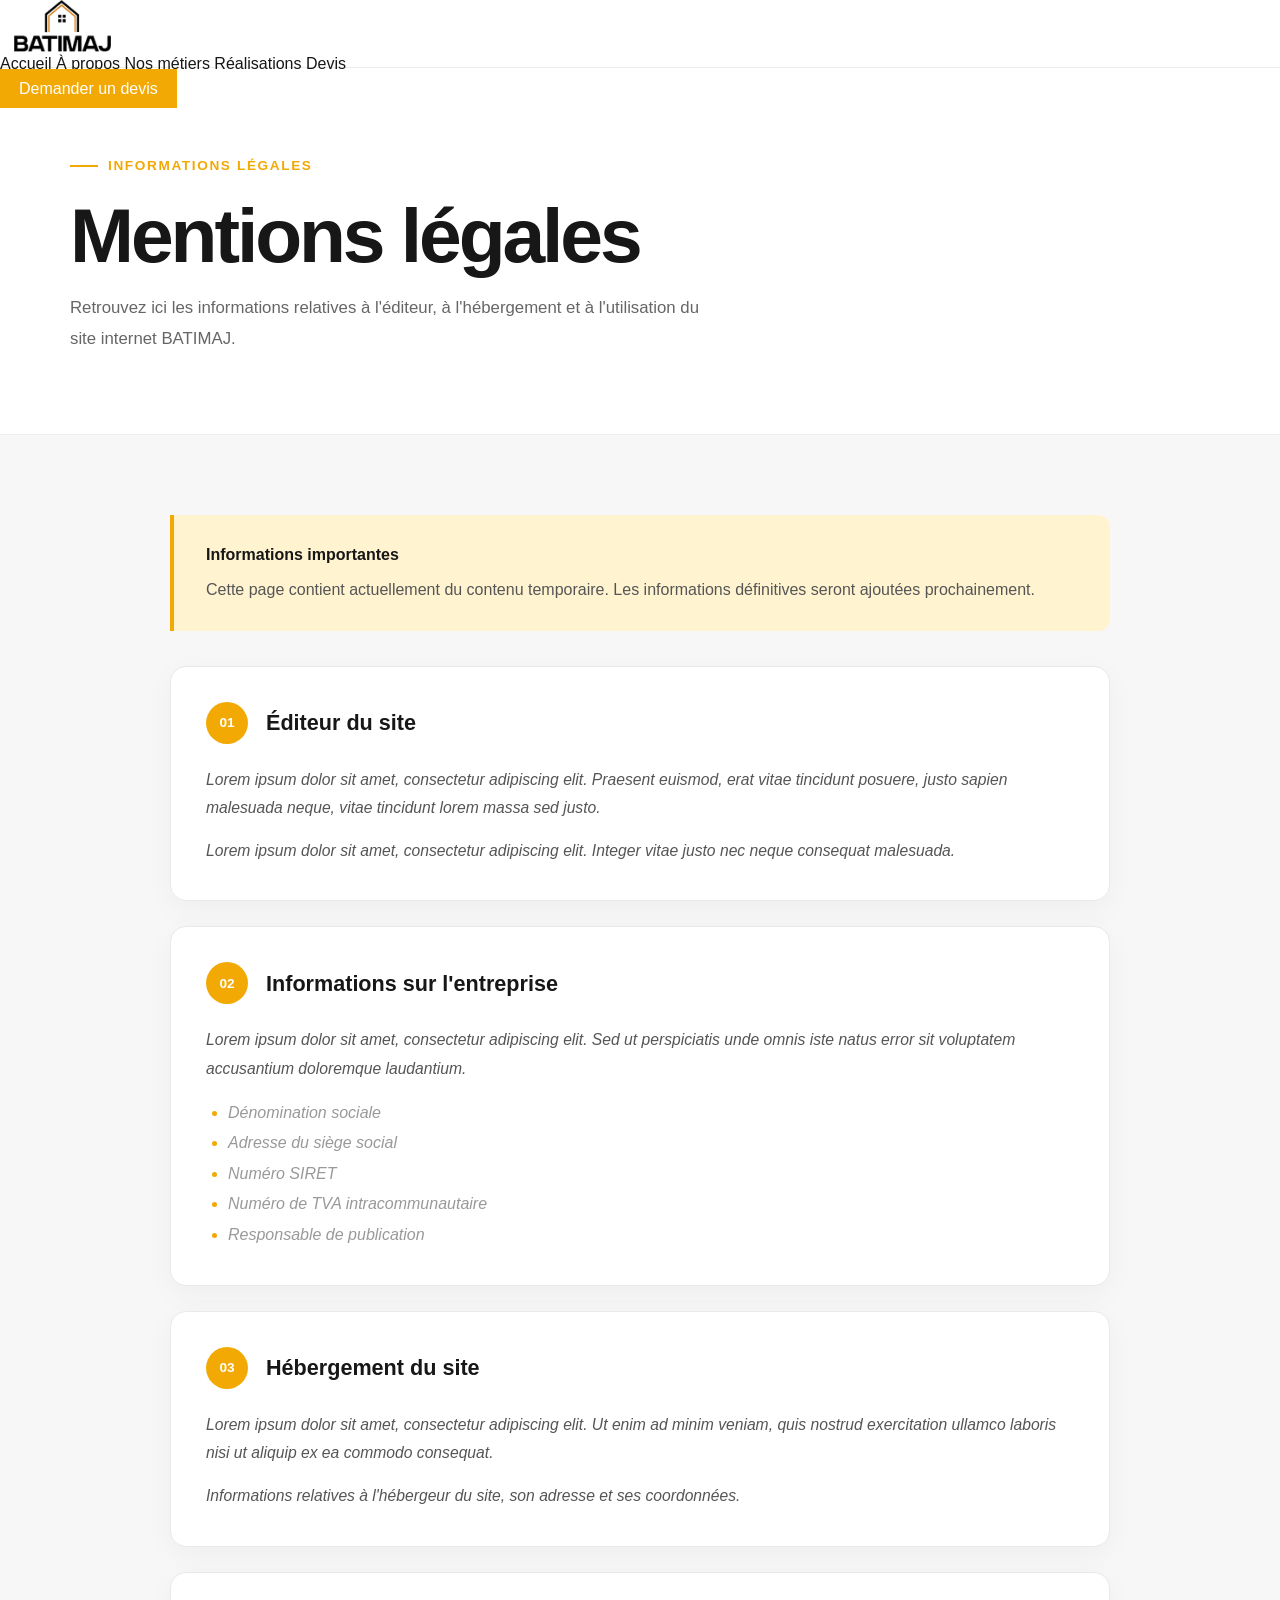
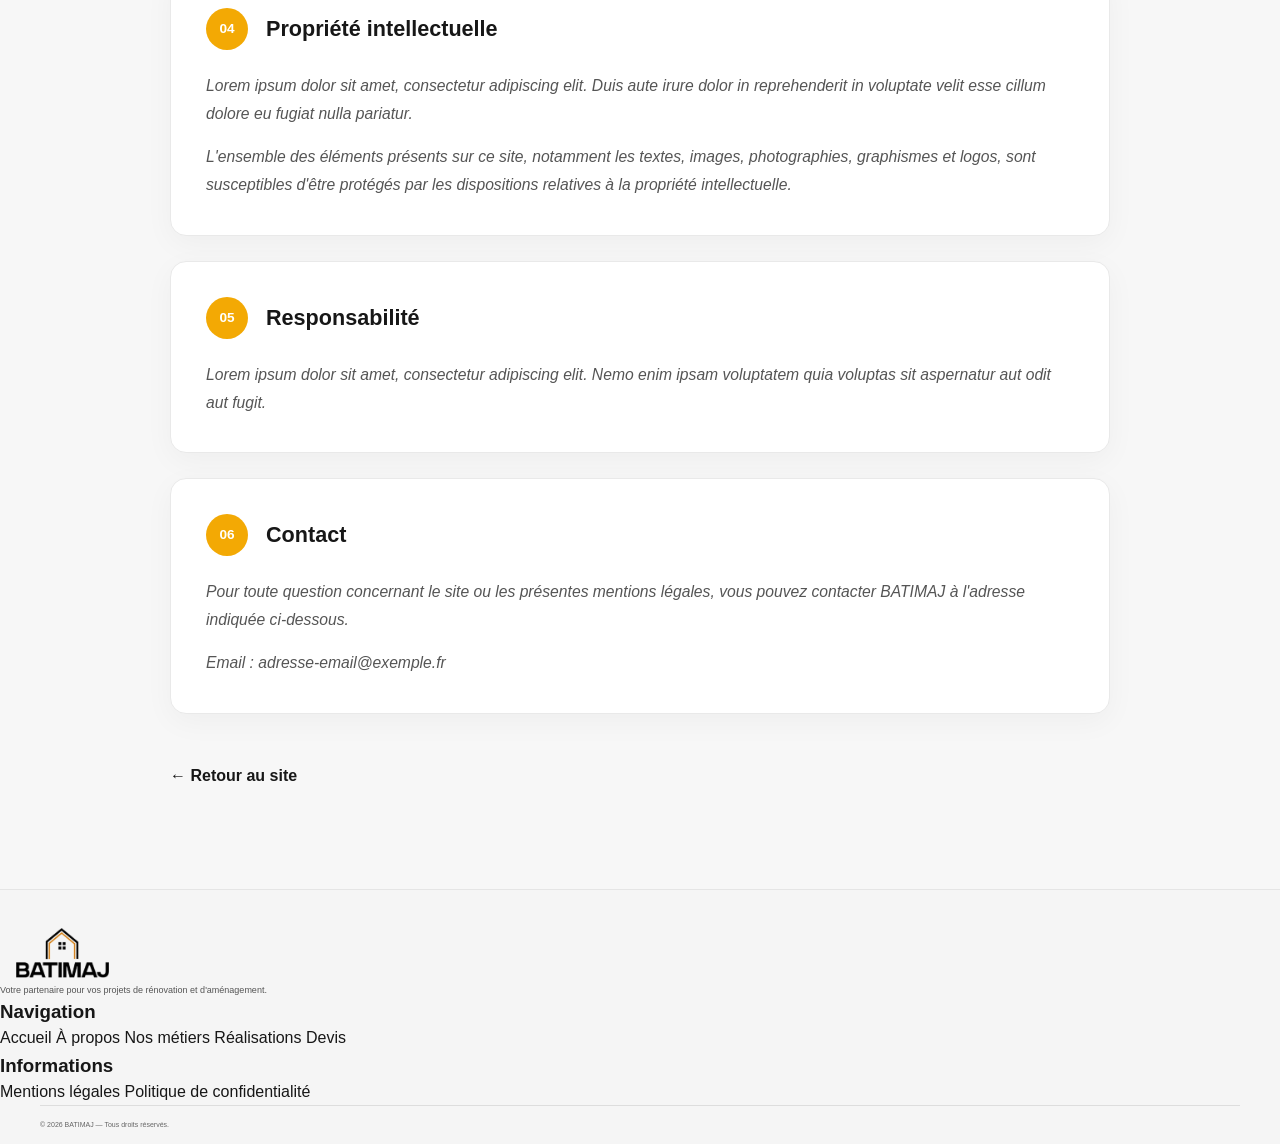
==== mentions-legales.html @ df4fa8ae "ajout de mentions legales" ====
<!DOCTYPE html>
<html lang="fr">
<head>
    <meta charset="UTF-8">
    <meta name="viewport" content="width=device-width, initial-scale=1.0">
    <meta name="color-scheme" content="light">

    <title>Mentions légales — BATIMAJ</title>

    <link rel="icon" type="image/png" href="images/logo.png">
    <link rel="stylesheet" href="css/style.css">

    <style>
        /* =========================
           PAGE JURIDIQUE
        ========================= */

        .legal-page {
            background: #f7f7f7;
            min-height: 100vh;
        }

        .legal-hero {
            padding: 150px 0 80px;
            background: #fff;
            border-bottom: 1px solid #eeeeee;
        }

        .legal-hero-inner {
            max-width: 1200px;
            margin: 0 auto;
            padding: 0 30px;
        }

        .legal-label {
            display: inline-flex;
            align-items: center;
            gap: 10px;
            margin-bottom: 20px;
            color: #F3A904;
            font-size: 0.85rem;
            font-weight: 700;
            letter-spacing: 0.12em;
            text-transform: uppercase;
        }

        .legal-label::before {
            content: "";
            width: 28px;
            height: 2px;
            background: #F3A904;
        }

        .legal-hero h1 {
            margin: 0 0 20px;
            color: #171717;
            font-size: clamp(2.8rem, 6vw, 5rem);
            line-height: 1;
            letter-spacing: -0.04em;
        }

        .legal-hero p {
            max-width: 650px;
            margin: 0;
            color: #666;
            font-size: 1.05rem;
            line-height: 1.8;
        }

        .legal-content {
            max-width: 1000px;
            margin: 0 auto;
            padding: 80px 30px 100px;
        }

        .legal-intro {
            margin-bottom: 35px;
            padding: 28px 32px;
            background: #FFF3D0;
            border-left: 4px solid #F3A904;
            border-radius: 0 12px 12px 0;
        }

        .legal-intro strong {
            display: block;
            margin-bottom: 8px;
            color: #171717;
            font-size: 1rem;
        }

        .legal-intro p {
            margin: 0;
            color: #555;
            line-height: 1.7;
        }

        .legal-section {
            margin-bottom: 25px;
            padding: 35px;
            background: #fff;
            border: 1px solid #e9e9e9;
            border-radius: 16px;
            box-shadow: 0 8px 30px rgba(0, 0, 0, 0.04);
        }

        .legal-section-header {
            display: flex;
            align-items: center;
            gap: 18px;
            margin-bottom: 22px;
        }

        .legal-number {
            display: flex;
            align-items: center;
            justify-content: center;
            flex-shrink: 0;
            width: 42px;
            height: 42px;
            border-radius: 50%;
            background: #F3A904;
            color: #fff;
            font-size: 0.85rem;
            font-weight: 800;
        }

        .legal-section h2 {
            margin: 0;
            color: #171717;
            font-size: 1.35rem;
        }

        .legal-section p {
            margin: 0 0 15px;
            color: #555;
            font-size: 0.98rem;
            line-height: 1.8;
        }

        .legal-section p:last-child {
            margin-bottom: 0;
        }

        .legal-section ul {
            margin: 15px 0 0;
            padding-left: 22px;
            color: #555;
            line-height: 1.9;
        }

        .legal-section li::marker {
            color: #F3A904;
        }

        .legal-placeholder {
            color: #999;
            font-style: italic;
        }

        .legal-back {
            display: inline-flex;
            align-items: center;
            gap: 10px;
            margin-top: 25px;
            color: #171717;
            font-weight: 700;
            text-decoration: none;
            transition: color 0.2s ease;
        }

        .legal-back:hover {
            color: #F3A904;
        }

        @media (max-width: 700px) {
            .legal-hero {
                padding: 125px 0 60px;
            }

            .legal-hero-inner,
            .legal-content {
                padding-left: 20px;
                padding-right: 20px;
            }

            .legal-section {
                padding: 25px 22px;
            }

            .legal-section-header {
                align-items: flex-start;
            }

            .legal-intro {
                padding: 22px;
            }
        }
    </style>
</head>

<body>

    <!-- =========================
         HEADER
    ========================== -->
    <header class="header">
        <div class="container nav-container">

            <a href="index.html" class="logo">
                <img src="images/logo.png" alt="BATIMAJ">
            </a>

            <nav class="nav">
                <a href="index.html#accueil">Accueil</a>
                <a href="index.html#a-propos">À propos</a>
                <a href="index.html#metiers">Nos métiers</a>
                <a href="index.html#realisations">Réalisations</a>
                <a href="index.html#devis">Devis</a>
            </nav>

            <a href="index.html#devis" class="nav-devis">
                Demander un devis
            </a>

        </div>
    </header>


    <!-- =========================
         CONTENU
    ========================== -->
    <main class="legal-page">

        <section class="legal-hero">
            <div class="legal-hero-inner">

                <div class="legal-label">
                    Informations légales
                </div>

                <h1>Mentions légales</h1>

                <p>
                    Retrouvez ici les informations relatives à l'éditeur,
                    à l'hébergement et à l'utilisation du site internet BATIMAJ.
                </p>

            </div>
        </section>


        <section class="legal-content">

            <div class="legal-intro">
                <strong>Informations importantes</strong>

                <p>
                    Cette page contient actuellement du contenu temporaire.
                    Les informations définitives seront ajoutées prochainement.
                </p>
            </div>


            <!-- 01 -->
            <article class="legal-section">

                <div class="legal-section-header">
                    <span class="legal-number">01</span>
                    <h2>Éditeur du site</h2>
                </div>

                <p class="legal-placeholder">
                    Lorem ipsum dolor sit amet, consectetur adipiscing elit.
                    Praesent euismod, erat vitae tincidunt posuere, justo
                    sapien malesuada neque, vitae tincidunt lorem massa sed
                    justo.
                </p>

                <p class="legal-placeholder">
                    Lorem ipsum dolor sit amet, consectetur adipiscing elit.
                    Integer vitae justo nec neque consequat malesuada.
                </p>

            </article>


            <!-- 02 -->
            <article class="legal-section">

                <div class="legal-section-header">
                    <span class="legal-number">02</span>
                    <h2>Informations sur l'entreprise</h2>
                </div>

                <p class="legal-placeholder">
                    Lorem ipsum dolor sit amet, consectetur adipiscing elit.
                    Sed ut perspiciatis unde omnis iste natus error sit
                    voluptatem accusantium doloremque laudantium.
                </p>

                <ul>
                    <li class="legal-placeholder">Dénomination sociale</li>
                    <li class="legal-placeholder">Adresse du siège social</li>
                    <li class="legal-placeholder">Numéro SIRET</li>
                    <li class="legal-placeholder">Numéro de TVA intracommunautaire</li>
                    <li class="legal-placeholder">Responsable de publication</li>
                </ul>

            </article>


            <!-- 03 -->
            <article class="legal-section">

                <div class="legal-section-header">
                    <span class="legal-number">03</span>
                    <h2>Hébergement du site</h2>
                </div>

                <p class="legal-placeholder">
                    Lorem ipsum dolor sit amet, consectetur adipiscing elit.
                    Ut enim ad minim veniam, quis nostrud exercitation
                    ullamco laboris nisi ut aliquip ex ea commodo consequat.
                </p>

                <p class="legal-placeholder">
                    Informations relatives à l'hébergeur du site,
                    son adresse et ses coordonnées.
                </p>

            </article>


            <!-- 04 -->
            <article class="legal-section">

                <div class="legal-section-header">
                    <span class="legal-number">04</span>
                    <h2>Propriété intellectuelle</h2>
                </div>

                <p class="legal-placeholder">
                    Lorem ipsum dolor sit amet, consectetur adipiscing elit.
                    Duis aute irure dolor in reprehenderit in voluptate velit
                    esse cillum dolore eu fugiat nulla pariatur.
                </p>

                <p class="legal-placeholder">
                    L'ensemble des éléments présents sur ce site,
                    notamment les textes, images, photographies, graphismes
                    et logos, sont susceptibles d'être protégés par les
                    dispositions relatives à la propriété intellectuelle.
                </p>

            </article>


            <!-- 05 -->
            <article class="legal-section">

                <div class="legal-section-header">
                    <span class="legal-number">05</span>
                    <h2>Responsabilité</h2>
                </div>

                <p class="legal-placeholder">
                    Lorem ipsum dolor sit amet, consectetur adipiscing elit.
                    Nemo enim ipsam voluptatem quia voluptas sit aspernatur
                    aut odit aut fugit.
                </p>

            </article>


            <!-- 06 -->
            <article class="legal-section">

                <div class="legal-section-header">
                    <span class="legal-number">06</span>
                    <h2>Contact</h2>
                </div>

                <p class="legal-placeholder">
                    Pour toute question concernant le site ou les présentes
                    mentions légales, vous pouvez contacter BATIMAJ à
                    l'adresse indiquée ci-dessous.
                </p>

                <p class="legal-placeholder">
                    Email : adresse-email@exemple.fr
                </p>

            </article>


            <a href="index.html" class="legal-back">
                ← Retour au site
            </a>

        </section>

    </main>


    <!-- =========================
         FOOTER
    ========================== -->
    <footer class="footer">

        <div class="container">

            <div class="footer-content">

                <div class="footer-brand">
                    <a href="index.html" class="logo">
                        <img src="images/logo.png" alt="BATIMAJ">
                    </a>

                    <p>
                        Votre partenaire pour vos projets de rénovation
                        et d'aménagement.
                    </p>
                </div>

                <div class="footer-links">
                    <h3>Navigation</h3>

                    <a href="index.html#accueil">Accueil</a>
                    <a href="index.html#a-propos">À propos</a>
                    <a href="index.html#metiers">Nos métiers</a>
                    <a href="index.html#realisations">Réalisations</a>
                    <a href="index.html#devis">Devis</a>
                </div>

                <div class="footer-links">
                    <h3>Informations</h3>

                    <a href="mentions-legales.html">
                        Mentions légales
                    </a>

                    <a href="politique-confidentialite.html">
                        Politique de confidentialité
                    </a>
                </div>

            </div>

            <div class="footer-bottom">
                <p>
                    © 2026 BATIMAJ — Tous droits réservés.
                </p>
            </div>

        </div>

    </footer>

</body>
</html>
---- css/style.css ----
/* =========================================================
   BATIMAJ — Mise à jour maquette
   Palette orange : #F3A904
   ========================================================= */

:root {
    --orange: #F3A904;
    --orange-light: #FFF3D0;
    --orange-dark: #D99400;
    --black: #171717;
    --dark: #222222;
    --white: #FFFFFF;
    --light-gray: #F5F5F5;
    --gray: #E2E2E2;
    --text: #222222;
    --text-light: #6B6B6B;
    --transition: .3s ease;
}

* { margin: 0; padding: 0; box-sizing: border-box; }

html {
    scroll-behavior: smooth;
    scroll-padding-top: 78px;
}

body {
    font-family: Arial, Helvetica, sans-serif;
    color: var(--text);
    background: var(--white);
    line-height: 1.55;
}

img { display: block; width: 100%; }
a { color: inherit; text-decoration: none; }
button, input, textarea, select { font: inherit; }

.header {
    position: fixed;
    inset: 0 0 auto;
    height: 68px;
    z-index: 1000;
    background: rgba(255,255,255,.92);
    backdrop-filter: blur(12px);
    -webkit-backdrop-filter: blur(12px);
    border-bottom: 1px solid rgba(0,0,0,.08);
}

.navbar {
    width: min(1200px, 94%);
    height: 100%;
    margin: auto;
    display: flex;
    align-items: center;
    justify-content: space-between;
}

.logo { width: 125px; height: 52px; display: flex; align-items: center; }
.logo img { height: 100%; object-fit: contain; }

.nav-links {
    list-style: none;
    display: flex;
    align-items: center;
    gap: 30px;
}

.nav-links a {
    position: relative;
    color: #333;
    font-size: 11px;
    font-weight: 600;
    transition: var(--transition);
}

.nav-links a:hover { color: var(--orange-dark); }

.nav-links > li > a:not(.nav-devis)::after {
    content: "";
    position: absolute;
    left: 0;
    bottom: -8px;
    width: 0;
    height: 2px;
    background: var(--orange);
    transition: var(--transition);
}

.nav-links > li > a:not(.nav-devis):hover::after { width: 100%; }

.nav-devis {
    padding: 10px 18px;
    background: var(--orange);
    color: #fff !important;
    border: 1px solid var(--orange);
}

.nav-devis:hover {
    background: var(--orange-dark);
    border-color: var(--orange-dark);
}

.section { padding: 78px 0; }
.section-container { width: min(1200px, 94%); margin: auto; }

.section-label {
    margin-bottom: 7px;
    color: var(--orange);
    font-size: 8px;
    font-weight: 800;
    letter-spacing: 2px;
}

.section-heading h2,
.services-heading h2,
.projects-heading h2,
.testimonials h2 {
    max-width: 650px;
    color: var(--black);
    font-size: clamp(30px, 4vw, 48px);
    line-height: 1.02;
    font-weight: 700;
}

.section-heading h2 span,
.services-heading h2 span,
.projects-heading h2 span,
.testimonials h2 span { color: var(--orange); }

.btn {
    display: inline-flex;
    align-items: center;
    justify-content: center;
    gap: 18px;
    padding: 12px 18px;
    border: 1px solid transparent;
    cursor: pointer;
    font-size: 11px;
    font-weight: 700;
    transition: var(--transition);
}

.btn span { transition: transform var(--transition); }
.btn:hover span { transform: translateX(4px); }

.btn-primary { background: var(--orange); color: #fff; }
.btn-primary:hover { background: var(--orange-dark); }
.btn-outline { border-color: var(--orange); color: var(--text); background: #fff; }
.btn-outline:hover { background: var(--orange); color: #fff; }
.btn-small { padding: 10px 15px; font-size: 10px; }

/* ==================== HERO ==================== */

.hero {
    position: relative;
    min-height: 650px;
    overflow: hidden;
    background: #eee;
    display: flex;
    align-items: center;
}

.hero-content {
    position: relative;
    z-index: 4;
    width: min(610px, 52%);
    margin-left: max(3%, calc((100vw - 1200px) / 2));
    padding: 110px 0 65px;
    color: var(--black);
}

.hero-subtitle {
    margin-bottom: 15px;
    color: var(--orange-dark);
    font-size: 8px;
    font-weight: 800;
    letter-spacing: 2px;
}

.hero h1 {
    margin-bottom: 17px;
    font-size: clamp(38px, 5vw, 65px);
    line-height: .96;
    font-weight: 700;
    letter-spacing: -2px;
}

.hero h1 span { color: var(--orange); }

.hero-description {
    max-width: 430px;
    margin-bottom: 20px;
    color: #555;
    font-size: 12px;
    line-height: 1.55;
}

.hero-benefits {
    display: flex;
    gap: 20px;
    margin: 0 0 23px;
}

.hero-benefit {
    display: flex;
    align-items: center;
    gap: 7px;
    color: #333;
    font-size: 9px;
    line-height: 1.3;
}

.hero-benefit-icon {
    width: 24px;
    height: 24px;
    border: 1px solid var(--orange);
    border-radius: 50%;
    display: grid;
    place-items: center;
    color: var(--orange-dark);
    font-size: 11px;
}

.hero-actions { display: flex; gap: 10px; flex-wrap: wrap; }

.hero-image {
    position: absolute;
    inset: 0 0 0 31%;
    overflow: hidden;
}

.hero-image img { width: 100%; height: 100%; object-fit: cover; }

.hero-image-overlay {
    position: absolute;
    inset: 0;
    background: linear-gradient(90deg, rgba(255,255,255,.9) 0%, rgba(255,255,255,.25) 32%, rgba(0,0,0,.05) 70%);
}

.hero-image-caption {
    position: absolute;
    right: 18%;
    bottom: 65px;
    color: #fff;
    font-family: Georgia, serif;
    font-style: italic;
    font-size: 17px;
    line-height: 1.05;
    transform: rotate(-3deg);
    text-shadow: 0 2px 8px rgba(0,0,0,.35);
}

.hero-stats {
    position: absolute;
    right: max(2.5%, calc((100vw - 1200px) / 2));
    top: 50%;
    z-index: 6;
    width: 150px;
    transform: translateY(-20%);
    background: rgba(255,255,255,.96);
    box-shadow: 0 8px 28px rgba(0,0,0,.12);
    padding: 15px 13px;
}

.hero-stat {
    display: grid;
    grid-template-columns: 23px 1fr;
    column-gap: 6px;
    padding: 9px 0;
    border-bottom: 1px solid #eee;
}

.hero-stat:last-child { border-bottom: 0; }
.hero-stat-icon { color: var(--orange-dark); grid-row: span 2; font-size: 12px; }
.hero-stat strong { font-size: 11px; color: #222; }
.hero-stat small { color: #777; font-size: 7px; }

/* ==================== ABOUT ==================== */

.about { background: #fff; }

.about-top {
    display: grid;
    grid-template-columns: 1.05fr .95fr;
    gap: 70px;
    align-items: end;
    margin-bottom: 28px;
}

.about-copy { max-width: 520px; color: var(--text-light); font-size: 11px; }
.about-copy p { margin-bottom: 10px; }
.about-copy .large-text { color: #333; font-size: 13px; line-height: 1.5; }

.about-feature { position: relative; }
.about-image { height: 320px; overflow: hidden; }
.about-image img { height: 100%; object-fit: cover; }

.about-company-card {
    position: absolute;
    right: 15px;
    bottom: 15px;
    width: 160px;
    padding: 13px;
    background: rgba(255,255,255,.96);
    box-shadow: 0 6px 20px rgba(0,0,0,.13);
    display: flex;
    flex-direction: column;
    gap: 4px;
    font-size: 8px;
}
.about-company-card .mini-label { color: var(--orange); font-size: 8px; font-weight: 800; }
.about-company-card strong { font-size: 10px; }
.about-company-card span { color: #777; }

.about-values {
    display: grid;
    grid-template-columns: repeat(4, 1fr);
    gap: 0;
    border-top: 1px solid var(--gray);
    margin-top: 18px;
}

.about-value {
    display: flex;
    gap: 10px;
    padding: 18px 15px 4px 0;
    border-right: 1px solid var(--gray);
}
.about-value:not(:first-child) { padding-left: 18px; }
.about-value:last-child { border-right: 0; }
.about-value-icon {
    color: var(--orange);
    font-size: 16px;
}
.about-value h3 { font-size: 11px; margin-bottom: 2px; }
.about-value p { color: #777; font-size: 8px; line-height: 1.4; }

/* ==================== SERVICES ==================== */

.services {
    background: #fff;
    border-top: 1px solid #eee;
}

.services-heading {
    display: grid;
    grid-template-columns: 1fr 1fr;
    gap: 50px;
    align-items: end;
}

.services-heading h2 {
    margin-top: 10px;
    color: #171717;
    font-size: clamp(34px, 3.2vw, 50px);
    line-height: 1.05;
    letter-spacing: -1.5px;
}

.services-heading h2 span {
    color: var(--orange);
}

.services .section-intro {
    max-width: 560px;
    color: var(--text-light);
    font-size: 14px;
    line-height: 1.6;
}

.services-grid {
    margin-top: 42px;
    display: grid;
    grid-template-columns: repeat(4, minmax(0, 1fr));
    gap: 18px;
}

.service-card {
    position: relative;
    min-width: 0;
    overflow: hidden;
    background: #fff;
    border: 1px solid #e7e7e7;
    border-radius: 16px;
    box-shadow: 0 8px 24px rgba(0, 0, 0, .045);
    transition: transform .3s ease, box-shadow .3s ease, border-color .3s ease;
}

.service-card:hover {
    transform: translateY(-5px);
    border-color: rgba(243, 169, 4, .45);
    box-shadow: 0 15px 35px rgba(0, 0, 0, .10);
}

.service-image {
    position: relative;
    height: 190px;
    overflow: hidden;
    background: #eee;
}

.service-image::after {
    content: "";
    position: absolute;
    inset: 0;
    background: linear-gradient(180deg, rgba(0,0,0,0) 55%, rgba(0,0,0,.08));
    pointer-events: none;
}

.service-image img {
    width: 100%;
    height: 100%;
    object-fit: cover;
    object-position: center;
    transition: transform .5s ease;
}

.service-card:hover .service-image img {
    transform: scale(1.045);
}

.service-content {
    min-height: 118px;
    position: relative;
    display: flex;
    align-items: center;
    gap: 14px;
    padding: 20px 18px;
}

.service-icon {
    flex: 0 0 50px;
    width: 50px;
    height: 50px;
    display: grid;
    place-items: center;
    border-radius: 50%;
    background: var(--orange);
    color: #fff;
    font-size: 21px;
    box-shadow: 0 5px 14px rgba(243, 169, 4, .18);
}

.service-copy {
    min-width: 0;
    padding-right: 22px;
}

.service-copy h3 {
    margin-bottom: 6px;
    color: #171717;
    font-size: 16px;
    line-height: 1.15;
    font-weight: 800;
}

.service-copy p {
    color: #707070;
    font-size: 12px;
    line-height: 1.45;
}

.service-arrow {
    position: absolute;
    right: 17px;
    top: 20px;
    color: #333;
    font-size: 21px;
    transition: color .25s ease, transform .25s ease;
}

.service-card:hover .service-arrow {
    color: var(--orange);
    transform: translateX(4px);
}

@media (max-width: 1050px) {
    .services-grid { grid-template-columns: repeat(2, minmax(0, 1fr)); }
    .service-image { height: 200px; }
}

@media (max-width: 750px) {
    .services-heading { display: block; }
    .services .section-intro { margin-top: 18px; }
    .services-grid { grid-template-columns: 1fr; gap: 16px; margin-top: 30px; }
    .service-image { height: 220px; }
}

@media (max-width: 500px) {
    .service-image { height: 200px; }
    .service-content { min-height: 105px; padding: 16px; }
    .service-icon { flex-basis: 44px; width: 44px; height: 44px; font-size: 18px; }
    .service-copy h3 { font-size: 15px; }
    .service-copy p { font-size: 11px; }
}

/* ==================== PROJECTS ==================== */

.projects { background: #fff; border-top: 1px solid #eee; }

.projects-heading {
    display: flex;
    justify-content: space-between;
    align-items: end;
    gap: 30px;
}

.text-link {
    color: var(--orange-dark);
    font-size: 9px;
    font-weight: 700;
    white-space: nowrap;
}
.text-link span { margin-left: 5px; }

.projects-grid {
    margin-top: 28px;
    display: grid;
    grid-template-columns: repeat(4, 1fr);
    gap: 8px;
}

.project-card {
    position: relative;
    height: 260px;
    overflow: hidden;
    background: #222;
}

.project-card img {
    height: 100%;
    object-fit: cover;
    transition: transform .5s ease;
}
.project-card:hover img { transform: scale(1.05); }

.project-caption {
    position: absolute;
    inset: auto 0 0;
    padding: 12px;
    color: #fff;
    background: linear-gradient(transparent, rgba(0,0,0,.88));
    display: flex;
    flex-direction: column;
    align-items: flex-start;
}
.project-caption strong { font-size: 10px; }
.project-caption span { font-size: 8px; color: #ddd; }
.project-caption a { margin-top: 7px; color: var(--orange-light); font-size: 8px; font-weight: 700; }

/* ==================== QUOTE ==================== */

.quote { background: var(--black); color: #171717; }
.quote-wrapper { display: grid; grid-template-columns: .8fr 1.2fr; gap: 65px; }
.quote-intro h2 { margin-bottom: 18px; font-size: clamp(34px, 4vw, 52px); line-height: 1; }
.quote-intro h2 span { color: var(--orange-light); }
.quote-intro > p:not(.section-label) { max-width: 390px; margin-bottom: 25px; color: rgba(255,255,255,.65); font-size: 10px; }
.quote-contact { border-top: 1px solid rgba(255,255,255,.15); }
.quote-contact div { display: flex; gap: 12px; padding: 11px 0; border-bottom: 1px solid rgba(255,255,255,.15); }
.quote-contact span { color: var(--orange); font-size: 9px; font-weight: 800; }
.quote-contact p { color: rgba(255,255,255,.8); font-size: 10px; }

.quote-form { padding: 25px; background: #fff; color: var(--text); }
.form-row { display: grid; grid-template-columns: 1fr 1fr; gap: 12px; }
.form-group { display: flex; flex-direction: column; margin-bottom: 13px; }
.form-group label { margin-bottom: 4px; color: #222; font-size: 9px; font-weight: 700; }
.form-group input, .form-group select, .form-group textarea {
    width: 100%;
    padding: 9px 10px;
    border: 1px solid #ddd;
    outline: none;
    background: #fafafa;
    color: var(--text);
    font-size: 9px;
}
.form-group input:focus, .form-group select:focus, .form-group textarea:focus {
    border-color: var(--orange);
    background: #fff;
}
.form-group textarea { resize: vertical; min-height: 70px; }
.form-button { width: 100%; }

/* ==================== TESTIMONIALS ==================== */

.testimonials { background: #fff; }
.testimonials-layout {
    display: grid;
    grid-template-columns: .85fr 1.15fr;
    gap: 60px;
    align-items: center;
}
.testimonials h2 { margin-bottom: 12px; }
.testimonials .section-intro { color: #777; font-size: 10px; max-width: 280px; }
.testimonial-card {
    position: relative;
    padding: 28px 35px;
    background: #fafafa;
    border: 1px solid #eee;
}
.testimonial-quote {
    position: absolute;
    top: 10px;
    left: 18px;
    color: var(--orange);
    font-family: Georgia, serif;
    font-size: 38px;
}
.testimonial-card > p { margin-bottom: 18px; padding-left: 20px; color: #444; font-size: 11px; line-height: 1.6; }
.testimonial-author { display: flex; flex-direction: column; padding-left: 20px; }
.testimonial-author strong { font-size: 10px; }
.testimonial-author span { color: #888; font-size: 8px; }
.testimonial-stars { margin-top: 10px; color: var(--orange); font-size: 12px; }

/* ==================== FOOTER ==================== */

.footer { background: #111; color: rgba(255,255,255,.65); padding-top: 42px; }
.footer-container {
    width: min(1200px, 94%);
    margin: auto;
    display: grid;
    grid-template-columns: 1.3fr .8fr 1fr;
    gap: 50px;
    padding-bottom: 30px;
}
.footer-brand img { width: 125px; max-height: 50px; object-fit: contain; margin-bottom: 10px; }
.footer-brand p { max-width: 280px; font-size: 9px; line-height: 1.5; }
.footer-column { display: flex; flex-direction: column; gap: 5px; }
.footer-column h3 { color: #fff; font-size: 10px; margin-bottom: 5px; }
.footer-column a, .footer-column p { font-size: 8px; }
.footer-column a:hover { color: var(--orange-light); }
.footer-bottom {
    width: min(1200px, 94%);
    margin: auto;
    padding: 14px 0;
    border-top: 1px solid rgba(255,255,255,.1);
    display: flex;
    justify-content: space-between;
    gap: 20px;
    font-size: 7px;
}
.footer-bottom div { display: flex; gap: 15px; }
.footer-bottom a:hover { color: var(--orange-light); }

/* ==================== RESPONSIVE ==================== */

@media (max-width: 1000px) {
    .nav-links { gap: 15px; }
    .hero-content { width: 56%; }
    .hero-stats { right: 2%; width: 135px; }
    .services-grid, .projects-grid { grid-template-columns: repeat(2, 1fr); }
    .about-top, .services-heading { gap: 35px; }
}

@media (max-width: 750px) {
    .header { height: 62px; }
    .navbar { width: 92%; }
    .logo { width: 100px; }
    .nav-links { gap: 8px; }
    .nav-links a { font-size: 9px; }
    .nav-devis { padding: 8px 10px; }

    .hero {
        min-height: 780px;
        align-items: flex-end;
    }
    .hero-image { inset: 0; height: 58%; }
    .hero-image-overlay {
        background: linear-gradient(0deg, rgba(255,255,255,1) 0%, rgba(255,255,255,.2) 65%);
    }
    .hero-content {
        width: 100%;
        margin: 0;
        padding: 0 4% 45px;
    }
    .hero h1 { font-size: clamp(38px, 11vw, 60px); }
    .hero-stats { display: none; }
    .hero-image-caption { display: none; }

    .about-top, .services-heading, .testimonials-layout, .quote-wrapper {
        grid-template-columns: 1fr;
    }
    .about-top { gap: 20px; }
    .about-image { height: 300px; }
    .about-values { grid-template-columns: 1fr 1fr; }
    .about-value:nth-child(2) { border-right: 0; }
    .about-value:nth-child(3) { border-top: 1px solid var(--gray); padding-left: 0; }
    .about-value:nth-child(4) { border-top: 1px solid var(--gray); }

    .services-grid, .projects-grid { grid-template-columns: 1fr 1fr; }
    .project-card { height: 230px; }
    .projects-heading { display: block; }
    .text-link { display: inline-block; margin-top: 15px; }

    .quote-wrapper { gap: 35px; }
    .form-row { grid-template-columns: 1fr; gap: 0; }

    .footer-container { grid-template-columns: 1fr 1fr; }
    .footer-brand { grid-column: 1 / -1; }
}

@media (max-width: 500px) {
    .nav-links li:not(:last-child) { display: none; }
    .hero-benefits { gap: 10px; }
    .hero-benefit { font-size: 8px; }
    .hero-actions .btn { width: 100%; }
    .services-grid, .projects-grid { grid-template-columns: 1fr; }
    .about-values { grid-template-columns: 1fr; }
    .about-value { border-right: 0 !important; padding-left: 0 !important; }
    .about-value + .about-value { border-top: 1px solid var(--gray); }
    .footer-container { grid-template-columns: 1fr; }
    .footer-bottom { flex-direction: column; }
    .footer-bottom div { flex-wrap: wrap; }
}




/* =========================================================
   QUI SOMMES-NOUS ?
   ========================================================= */

.who-we-are {
    background: #f8f8f8;
    position: relative;
    overflow: hidden;
}

.who-heading {
    display: grid;
    grid-template-columns: minmax(0, 1fr) minmax(300px, 0.62fr);
    gap: 70px;
    align-items: end;
    margin-bottom: 45px;
}

.who-heading h2 {
    max-width: 700px;
    margin-top: 12px;
    color: #171717;
    font-size: clamp(34px, 3.2vw, 50px);
    line-height: 1.08;
    letter-spacing: -1.5px;
    font-weight: 800;
}

.who-heading h2 span {
    color: var(--orange);
}

.who-intro {
    max-width: 470px;
    color: #666;
    font-size: 15px;
    line-height: 1.65;
}

.who-grid {
    display: grid;
    grid-template-columns: 1.25fr 1fr 1fr;
    gap: 16px;
}

.who-card {
    position: relative;
    min-height: 245px;
    display: flex;
    flex-direction: column;
    justify-content: flex-end;
    padding: 30px;
    background: #fff;
    border: 1px solid #e9e9e9;
    border-radius: 18px;
    box-shadow: 0 8px 28px rgba(0, 0, 0, 0.045);
    overflow: hidden;
}

.who-card-main {
    background: #F3F3F3;
    color: #171717;
}

.who-card::before {
    content: "";
    position: absolute;
    width: 130px;
    height: 130px;
    right: -50px;
    top: -50px;
    border-radius: 50%;
    background: var(--orange-light);
    opacity: .8;
}

.who-card-main::before {
    background: rgba(243, 169, 4, .18);
}

.who-card-number {
    position: absolute;
    top: 25px;
    right: 28px;
    color: var(--orange);
    font-size: 12px;
    font-weight: 800;
    letter-spacing: 1px;
}

.who-card h3 {
    position: relative;
    z-index: 1;
    margin-bottom: 9px;
    font-size: 20px;
    line-height: 1.2;
}

.who-card p {
    position: relative;
    z-index: 1;
    max-width: 360px;
    color: #707070;
    font-size: 13px;
    line-height: 1.55;
}

.who-card-main p {
    color: #666;
}

.who-bottom {
    margin-top: 28px;
    padding-top: 22px;
    border-top: 1px solid #dedede;
    display: flex;
    align-items: center;
    justify-content: space-between;
    gap: 30px;
}

.who-bottom p {
    color: #606060;
    font-size: 14px;
}

.who-bottom strong {
    color: #171717;
}

.who-link {
    display: inline-flex;
    align-items: center;
    gap: 14px;
    color: #171717;
    font-size: 14px;
    font-weight: 700;
    white-space: nowrap;
    transition: color .25s ease;
}

.who-link span {
    color: var(--orange);
    font-size: 21px;
    transition: transform .25s ease;
}

.who-link:hover {
    color: var(--orange-dark);
}

.who-link:hover span {
    transform: translateX(4px);
}

@media (max-width: 900px) {
    .who-heading {
        grid-template-columns: 1fr;
        gap: 20px;
    }

    .who-grid {
        grid-template-columns: 1fr 1fr;
    }

    .who-card-main {
        grid-column: 1 / -1;
    }
}

@media (max-width: 600px) {
    .who-grid {
        grid-template-columns: 1fr;
    }

    .who-card-main {
        grid-column: auto;
    }

    .who-card {
        min-height: 210px;
        padding: 25px;
    }

    .who-bottom {
        align-items: flex-start;
        flex-direction: column;
        gap: 15px;
    }
}

/* =========================================================
   À PROPOS — VERSION MAQUETTE DU BOSS
   ========================================================= */

.about {
    background: #fff;
    overflow: hidden;
}

.about-layout {
    display: grid;
    grid-template-columns: minmax(0, 0.92fr) minmax(0, 1.08fr);
    gap: 72px;
    align-items: center;
}

.about-info {
    position: relative;
    z-index: 3;
}

.about-info .section-label {
    margin-bottom: 18px;
}

.about-info h2 {
    max-width: 620px;
    margin-bottom: 24px;
    color: #171717;
    font-size: clamp(34px, 3.1vw, 52px);
    line-height: 1.06;
    letter-spacing: -1.8px;
    font-weight: 800;
}

.about-info h2 span {
    color: var(--orange);
}

.about-description {
    max-width: 570px;
    color: #626262;
    font-size: 15px;
    line-height: 1.65;
}

.about-description p {
    margin-bottom: 15px;
}

.about-values-grid {
    display: grid;
    grid-template-columns: repeat(2, minmax(0, 1fr));
    gap: 14px;
    margin-top: 28px;
    max-width: 620px;
}

.about-value-card {
    min-height: 116px;
    display: grid;
    grid-template-columns: 58px 1fr;
    gap: 15px;
    align-items: center;
    padding: 18px;
    background: #fff;
    border: 1px solid #ececec;
    border-radius: 16px;
    box-shadow: 0 7px 24px rgba(0, 0, 0, 0.055);
}

.about-value-icon {
    width: 50px;
    height: 50px;
    display: grid;
    place-items: center;
    border-radius: 50%;
    background: var(--orange-light);
    color: var(--orange);
    font-size: 22px;
    font-weight: 800;
}

.about-value-card h3 {
    margin-bottom: 5px;
    color: #171717;
    font-size: 16px;
    line-height: 1.15;
}

.about-value-card p {
    color: #707070;
    font-size: 12px;
    line-height: 1.4;
}

.about-history-button {
    display: inline-flex;
    align-items: center;
    justify-content: space-between;
    gap: 30px;
    min-width: 255px;
    margin-top: 24px;
    padding: 14px 20px;
    border-radius: 10px;
    background: var(--orange);
    color: #fff;
    font-size: 14px;
    font-weight: 700;
    box-shadow: 0 8px 22px rgba(243, 169, 4, 0.2);
    transition: transform .25s ease, background .25s ease;
}

.about-history-button span {
    font-size: 23px;
    line-height: 1;
}

.about-history-button:hover {
    background: var(--orange-dark);
    transform: translateY(-2px);
}

.about-visual {
    position: relative;
    min-height: 650px;
    display: flex;
    align-items: center;
    justify-content: flex-end;
}

.about-visual-backdrop {
    position: absolute;
    top: 3%;
    right: -7%;
    width: 92%;
    height: 92%;
    border-radius: 110px 0 0 110px;
    background: #fffaf0;
    z-index: 0;
}

.about-image {
    position: relative;
    z-index: 2;
    width: min(100%, 690px);
    height: 620px;
    overflow: hidden;
    border-radius: 18px;
    box-shadow: 0 18px 45px rgba(0, 0, 0, 0.10);
}

.about-image img {
    width: 100%;
    height: 100%;
    object-fit: cover;
    object-position: center;
}

.about-orange-shape {
    position: absolute;
    right: -32px;
    bottom: -32px;
    z-index: 1;

    width: 125px;
    height: 125px;

    border-radius: 20px;
    background: var(--orange);

    box-shadow: 0 12px 28px rgba(243, 169, 4, 0.22);
}

/* Responsive */
@media (max-width: 1100px) {
    .about-layout {
        grid-template-columns: 1fr 1fr;
        gap: 40px;
    }

    .about-info h2 {
        font-size: clamp(31px, 4vw, 44px);
    }

    .about-image {
        height: 540px;
    }

    .about-visual {
        min-height: 570px;
    }

    .about-value-card {
        grid-template-columns: 45px 1fr;
        padding: 14px;
    }

    .about-value-icon {
        width: 43px;
        height: 43px;
        font-size: 18px;
    }

    .about-value-card h3 {
        font-size: 14px;
    }
}

@media (max-width: 750px) {
    .about-layout {
        grid-template-columns: 1fr;
        gap: 45px;
    }

    .about-info h2 {
        font-size: clamp(32px, 8vw, 44px);
        letter-spacing: -1px;
    }

    .about-visual {
        min-height: auto;
        justify-content: center;
    }

    .about-visual-backdrop {
        right: -10%;
        width: 100%;
        height: 90%;
        border-radius: 60px 0 0 60px;
    }

    .about-image {
        width: 100%;
        height: 430px;
    }

    .about-orange-shape {
        width: 90px;
        height: 90px;
        right: -18px;
        bottom: -18px;
    }
}

@media (max-width: 500px) {
    .about-values-grid {
        grid-template-columns: 1fr;
    }

    .about-value-card {
        min-height: 100px;
    }

    .about-image {
        height: 330px;
        border-radius: 14px;
    }

    .about-history-button {
        width: 100%;
    }
}


/* =========================================================
   NOS MÉTIERS — FINITION PREMIUM
   ========================================================= */

.services {
    padding-top: 95px;
    padding-bottom: 105px;
}

.services-heading,
.services-grid {
    max-width: 1180px;
    margin-left: auto;
    margin-right: auto;
}

.service-card {
    border-radius: 18px;
}

.service-image {
    height: 205px;
}

.service-content {
    min-height: 125px;
    padding: 19px 18px 18px;
}

.service-icon {
    width: 48px;
    height: 48px;
    flex-basis: 48px;
}

.service-copy p {
    max-width: 190px;
}

/* =========================================================
   RESPONSIVE MOBILE — NOS MÉTIERS
   Les photos disparaissent sur téléphone.
   ========================================================= */

@media (max-width: 750px) {
    .services {
        padding-top: 70px;
        padding-bottom: 80px;
    }

    .services-grid {
        grid-template-columns: 1fr;
        gap: 12px;
        margin-top: 30px;
    }

    .service-card {
        display: block;
        min-height: 0;
        border-radius: 14px;
        box-shadow: 0 4px 16px rgba(0, 0, 0, .045);
    }

    .service-image {
        display: none;
    }

    .service-content {
        min-height: 88px;
        padding: 16px 18px;
        gap: 14px;
    }

    .service-icon {
        flex: 0 0 44px;
        width: 44px;
        height: 44px;
        font-size: 18px;
    }

    .service-copy {
        padding-right: 30px;
    }

    .service-copy h3 {
        margin-bottom: 4px;
        font-size: 15px;
    }

    .service-copy p {
        max-width: none;
        font-size: 11px;
        line-height: 1.4;
    }

    .service-arrow {
        top: 50%;
        right: 17px;
        transform: translateY(-50%);
        font-size: 20px;
    }

    .service-card:hover .service-arrow {
        transform: translate(4px, -50%);
    }
}

/* Très petits téléphones */
@media (max-width: 450px) {
    .services-grid {
        gap: 10px;
    }

    .service-content {
        min-height: 78px;
        padding: 13px 15px;
    }

    .service-icon {
        flex-basis: 40px;
        width: 40px;
        height: 40px;
        font-size: 17px;
    }

    .service-copy h3 {
        font-size: 14px;
    }

    .service-copy p {
        font-size: 10.5px;
    }

    .service-arrow {
        right: 14px;
    }
}


/* =========================================================
   PALETTE CLAIRE — SECTIONS
   ========================================================= */

.section {
    background-color: #FFFFFF;
}

.section:nth-of-type(even) {
    background-color: #F5F5F5;
}

/* Le gris reste très léger pour séparer visuellement les sections. */
.about,
.services,
.projects,
.quote,
.testimonials,
.who-we-are {
    color: #171717;
}



/* =========================================================
   TEXTE — PALETTE CLAIRE
   ========================================================= */

/* Cartes anciennement foncées */
.who-card-main,
.who-card-main h3,
.who-card-main p {
    color: #171717;
}

/* Sections anciennement foncées */
.quote,
.quote h2,
.quote h3,
.quote p,
.quote label {
    color: #171717;
}

/* Footer clair */
.footer,
.footer h3,
.footer p,
.footer a {
    color: #171717;
}

/* Le texte secondaire reste légèrement grisé */
.who-card-main p,
.quote p,
.footer p {
    color: #666666;
}


/* Texte d'introduction de la section Devis */
.quote .quote-intro,
.quote .quote-description,
.quote .quote-content > p {
    color: #555555 !important;
}


/* =========================================================
   BATIMAJ V11 — TEXTE SOMBRE / LISIBILITÉ
   Tous les textes sont foncés par défaut.
   Les boutons et éléments volontairement blancs/orange
   conservent leur apparence.
   ========================================================= */

body,
main,
section,
article,
div,
p,
h1,
h2,
h3,
h4,
h5,
h6,
li,
label,
small,
strong,
span {
    color: #171717;
}

/* Textes secondaires */
p,
li,
small,
.section-intro,
.hero-description,
.about-description,
.who-intro,
.who-card p,
.who-bottom p,
.about-value-card p,
.service-copy p,
.testimonials .section-intro,
.testimonial-card > p,
.footer-brand p,
.footer-column p {
    color: #555555;
}

/* Titres */
h1,
h2,
h3,
h4,
h5,
h6,
.hero h1,
.section-heading h2,
.services-heading h2,
.projects-heading h2,
.testimonials h2,
.about-info h2,
.who-heading h2,
.who-card h3,
.about-value-card h3,
.service-copy h3 {
    color: #111111;
}

/* Navigation */
.nav-links a {
    color: #171717;
}

.nav-links a:hover {
    color: var(--orange-dark);
}

/* Liens texte */
.text-link,
.who-link {
    color: #171717;
}

.text-link:hover,
.who-link:hover {
    color: var(--orange-dark);
}

/* Accent orange conservé */
.section-label,
.hero-subtitle,
.hero h1 span,
.section-heading h2 span,
.services-heading h2 span,
.projects-heading h2 span,
.testimonials h2 span,
.about-info h2 span,
.who-heading h2 span,
.about-company-card .mini-label,
.about-value-icon,
.service-icon,
.service-arrow,
.who-card-number,
.who-link span,
.testimonial-quote,
.testimonial-stars {
    color: var(--orange);
}

/* Boutons : texte blanc volontairement */
.btn-primary,
.btn-primary *,
.nav-devis,
.nav-devis *,
.form-button,
.form-button * {
    color: #ffffff !important;
}

/* Le bouton contour revient en noir hors survol */
.btn-outline {
    color: #171717;
}

.btn-outline:hover,
.btn-outline:hover * {
    color: #ffffff;
}

/* Formulaire */
.quote-form,
.form-group label,
.form-group input,
.form-group select,
.form-group textarea {
    color: #171717;
}

.form-group input::placeholder,
.form-group textarea::placeholder {
    color: #777777;
}

/* Section devis : fond clair + texte sombre */
.quote {
    background: #f5f5f5;
    color: #171717;
}

.quote .quote-intro h2,
.quote .quote-intro h2 span {
    color: #111111;
}

.quote .quote-intro h2 span {
    color: var(--orange);
}

.quote .quote-intro > p:not(.section-label),
.quote .quote-description,
.quote .quote-content > p {
    color: #555555 !important;
}

.quote-contact {
    border-top-color: #dddddd;
}

.quote-contact div {
    border-bottom-color: #dddddd;
}

.quote-contact p {
    color: #555555;
}

/* Réalisations : texte sur photo volontairement blanc */
.project-caption,
.project-caption *,
.project-caption strong,
.project-caption span {
    color: #ffffff;
}

.project-caption a {
    color: var(--orange-light);
}

/* Légende sur l'image du hero */
.hero-image-caption {
    color: #ffffff;
}

/* Footer : fond clair et texte sombre */
.footer {
    background: #f5f5f5;
    color: #555555;
    border-top: 1px solid #e5e5e5;
}

.footer-column h3 {
    color: #111111;
}

.footer-column a,
.footer-column p,
.footer-brand p,
.footer-bottom {
    color: #555555;
}

.footer-column a:hover,
.footer-bottom a:hover {
    color: var(--orange-dark);
}

.footer-bottom {
    border-top-color: #dddddd;
}

/* Carte principale "Qui sommes-nous ?" */
.who-card-main {
    color: #171717;
}

.who-card-main p {
    color: #555555;
}

/* Icônes et éléments visuels */
.hero-benefit {
    color: #333333;
}

.hero-stat strong {
    color: #171717;
}

.hero-stat small {
    color: #666666;
}

.service-icon {
    color: initial !important;
    font-family: "Segoe UI Emoji", "Apple Color Emoji", "Noto Color Emoji", sans-serif;
    font-weight: normal;
    -webkit-text-fill-color: initial;
}

/* Le cercle reste orange */
.service-icon {
    background: var(--orange);
}
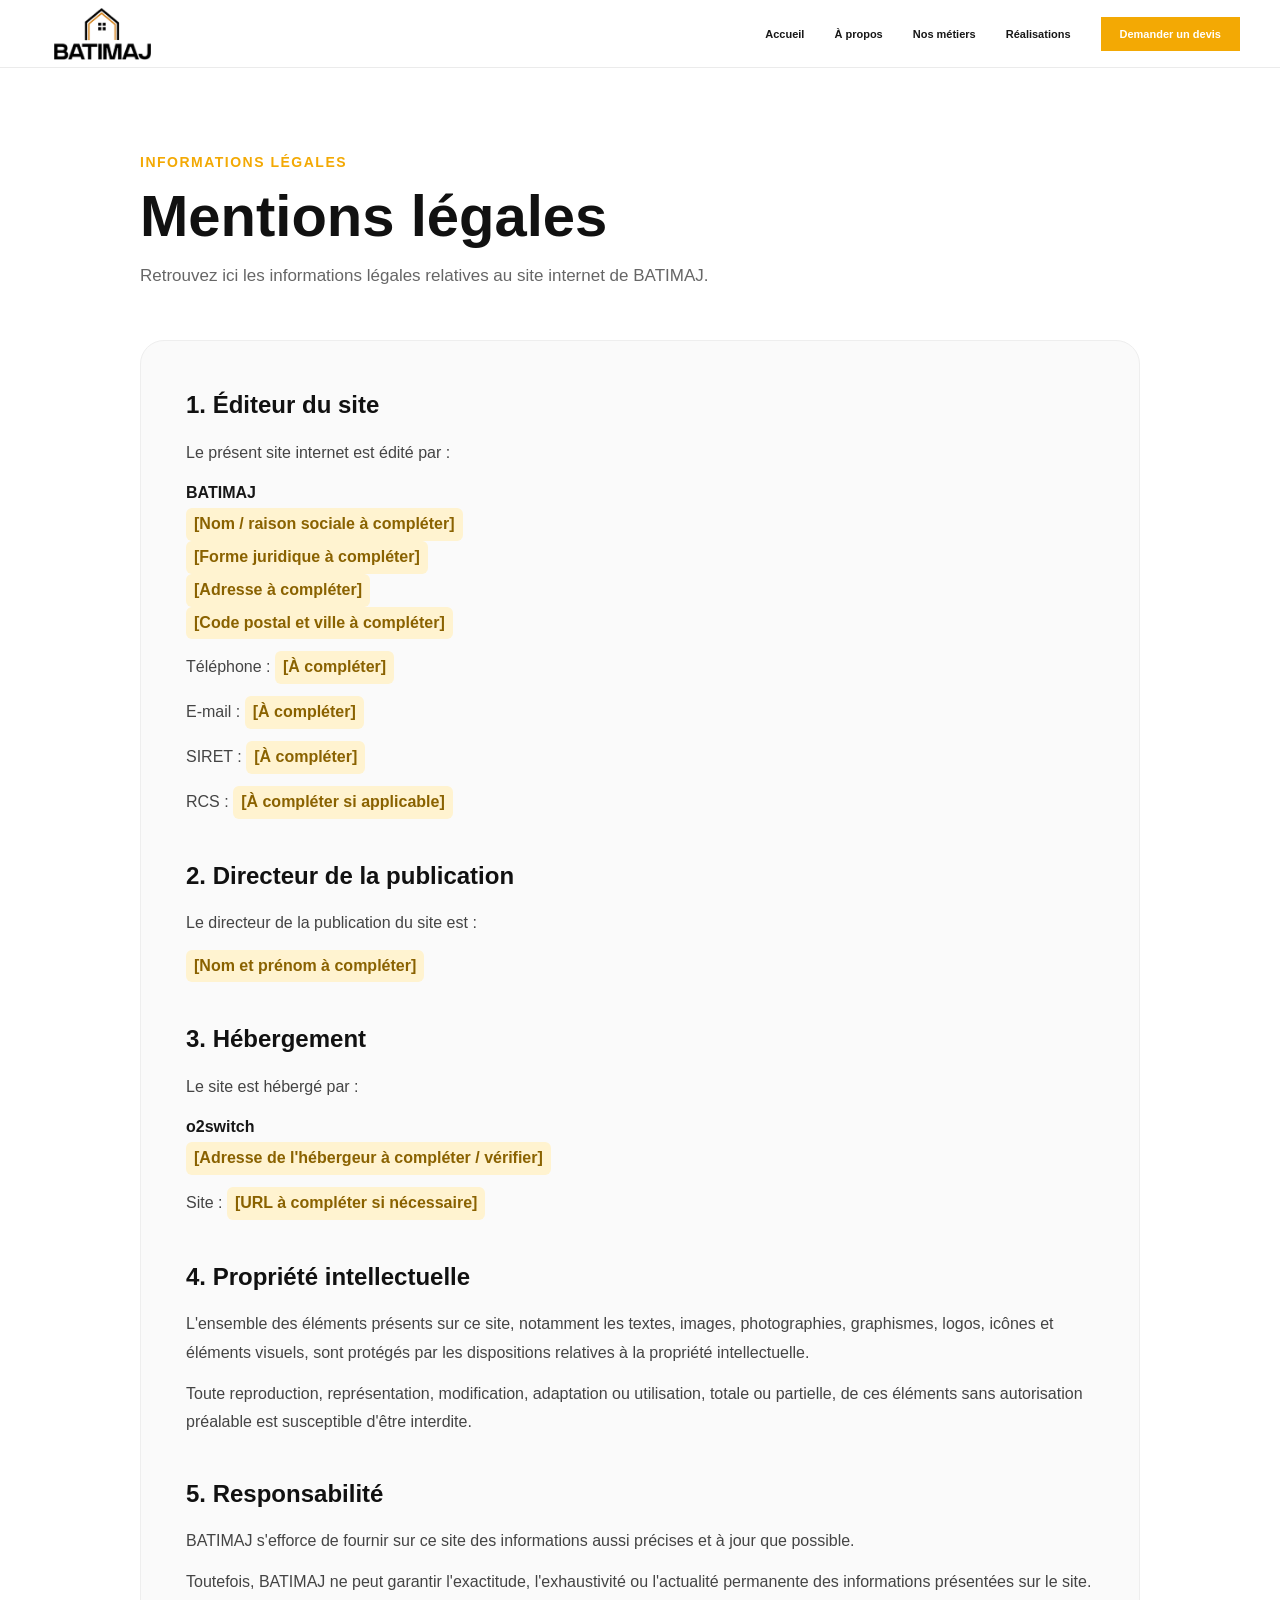
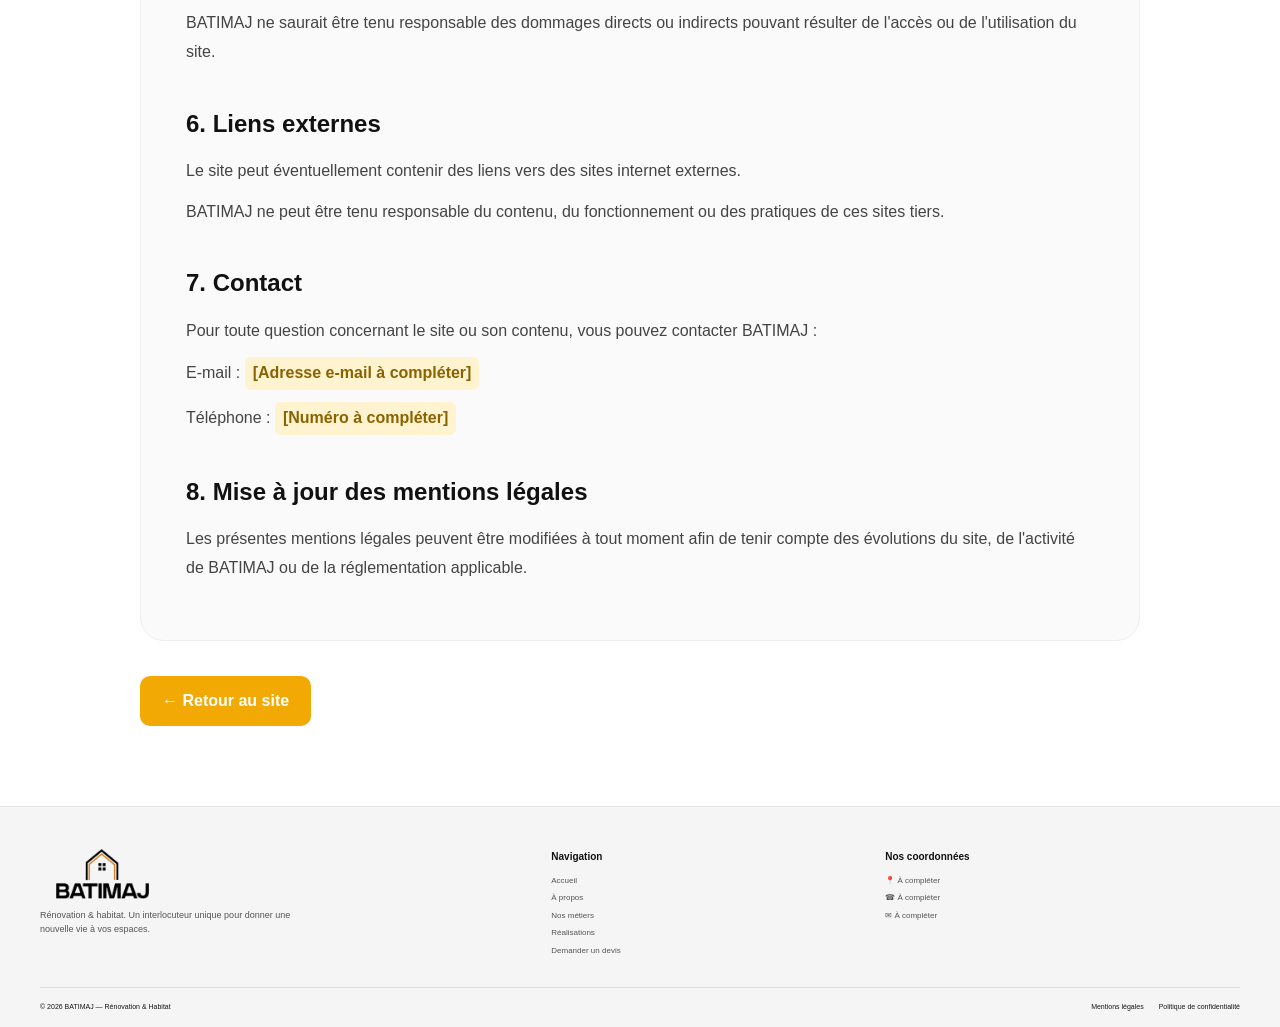
==== commit 98fce0ed: "update" ====
--- a/mentions-legales.html
+++ b/mentions-legales.html
@@ -3,196 +3,137 @@
 <head>
     <meta charset="UTF-8">
     <meta name="viewport" content="width=device-width, initial-scale=1.0">
+
     <meta name="color-scheme" content="light">
 
-    <title>Mentions légales — BATIMAJ</title>
-
-    <link rel="icon" type="image/png" href="images/logo.png">
+    <title>Mentions légales | BATIMAJ</title>
+
+    <link rel="icon" type="image/png" href="images/favicon.png">
     <link rel="stylesheet" href="css/style.css">
 
     <style>
-        /* =========================
-           PAGE JURIDIQUE
-        ========================= */
-
         .legal-page {
-            background: #f7f7f7;
-            min-height: 100vh;
-        }
-
-        .legal-hero {
-            padding: 150px 0 80px;
+            padding: 150px 20px 80px;
             background: #fff;
-            border-bottom: 1px solid #eeeeee;
-        }
-
-        .legal-hero-inner {
-            max-width: 1200px;
+            min-height: 70vh;
+        }
+
+        .legal-container {
+            max-width: 1000px;
             margin: 0 auto;
-            padding: 0 30px;
-        }
-
-        .legal-label {
-            display: inline-flex;
-            align-items: center;
-            gap: 10px;
-            margin-bottom: 20px;
+        }
+
+        .legal-header {
+            margin-bottom: 50px;
+        }
+
+        .legal-header .eyebrow {
+            display: inline-block;
             color: #F3A904;
-            font-size: 0.85rem;
             font-weight: 700;
-            letter-spacing: 0.12em;
+            font-size: 14px;
             text-transform: uppercase;
-        }
-
-        .legal-label::before {
-            content: "";
-            width: 28px;
-            height: 2px;
-            background: #F3A904;
-        }
-
-        .legal-hero h1 {
-            margin: 0 0 20px;
-            color: #171717;
-            font-size: clamp(2.8rem, 6vw, 5rem);
-            line-height: 1;
-            letter-spacing: -0.04em;
-        }
-
-        .legal-hero p {
-            max-width: 650px;
+            letter-spacing: 1.5px;
+            margin-bottom: 12px;
+        }
+
+        .legal-header h1 {
+            margin: 0 0 15px;
+            font-size: clamp(36px, 5vw, 58px);
+            line-height: 1.05;
+            color: #111;
+        }
+
+        .legal-header p {
             margin: 0;
             color: #666;
-            font-size: 1.05rem;
+            font-size: 17px;
+            line-height: 1.7;
+        }
+
+        .legal-content {
+            background: #fafafa;
+            border-radius: 24px;
+            padding: 45px;
+            border: 1px solid #eee;
+        }
+
+        .legal-section {
+            margin-bottom: 38px;
+        }
+
+        .legal-section:last-child {
+            margin-bottom: 0;
+        }
+
+        .legal-section h2 {
+            margin: 0 0 15px;
+            font-size: 24px;
+            color: #111;
+        }
+
+        .legal-section p,
+        .legal-section li {
+            color: #444;
+            font-size: 16px;
             line-height: 1.8;
         }
 
-        .legal-content {
-            max-width: 1000px;
-            margin: 0 auto;
-            padding: 80px 30px 100px;
-        }
-
-        .legal-intro {
-            margin-bottom: 35px;
-            padding: 28px 32px;
-            background: #FFF3D0;
-            border-left: 4px solid #F3A904;
-            border-radius: 0 12px 12px 0;
-        }
-
-        .legal-intro strong {
-            display: block;
-            margin-bottom: 8px;
-            color: #171717;
-            font-size: 1rem;
-        }
-
-        .legal-intro p {
-            margin: 0;
-            color: #555;
-            line-height: 1.7;
-        }
-
-        .legal-section {
-            margin-bottom: 25px;
-            padding: 35px;
-            background: #fff;
-            border: 1px solid #e9e9e9;
-            border-radius: 16px;
-            box-shadow: 0 8px 30px rgba(0, 0, 0, 0.04);
-        }
-
-        .legal-section-header {
-            display: flex;
-            align-items: center;
-            gap: 18px;
-            margin-bottom: 22px;
-        }
-
-        .legal-number {
-            display: flex;
-            align-items: center;
-            justify-content: center;
-            flex-shrink: 0;
-            width: 42px;
-            height: 42px;
-            border-radius: 50%;
+        .legal-section p {
+            margin: 0 0 12px;
+        }
+
+        .legal-section ul {
+            padding-left: 22px;
+            margin: 10px 0;
+        }
+
+        .placeholder {
+            display: inline-block;
+            background: #fff3d0;
+            color: #8a6200;
+            padding: 2px 8px;
+            border-radius: 6px;
+            font-weight: 600;
+        }
+
+        .legal-back {
+            margin-top: 35px;
+        }
+
+        .legal-back a {
+            display: inline-block;
             background: #F3A904;
             color: #fff;
-            font-size: 0.85rem;
-            font-weight: 800;
-        }
-
-        .legal-section h2 {
-            margin: 0;
-            color: #171717;
-            font-size: 1.35rem;
-        }
-
-        .legal-section p {
-            margin: 0 0 15px;
-            color: #555;
-            font-size: 0.98rem;
-            line-height: 1.8;
-        }
-
-        .legal-section p:last-child {
-            margin-bottom: 0;
-        }
-
-        .legal-section ul {
-            margin: 15px 0 0;
-            padding-left: 22px;
-            color: #555;
-            line-height: 1.9;
-        }
-
-        .legal-section li::marker {
-            color: #F3A904;
-        }
-
-        .legal-placeholder {
-            color: #999;
-            font-style: italic;
-        }
-
-        .legal-back {
-            display: inline-flex;
-            align-items: center;
-            gap: 10px;
-            margin-top: 25px;
-            color: #171717;
+            padding: 13px 22px;
+            border-radius: 10px;
+            text-decoration: none;
             font-weight: 700;
-            text-decoration: none;
-            transition: color 0.2s ease;
-        }
-
-        .legal-back:hover {
-            color: #F3A904;
+            transition: .2s ease;
+        }
+
+        .legal-back a:hover {
+            background: #D99400;
+            transform: translateY(-2px);
         }
 
         @media (max-width: 700px) {
-            .legal-hero {
-                padding: 125px 0 60px;
+            .legal-page {
+                padding: 120px 15px 60px;
             }
 
-            .legal-hero-inner,
             .legal-content {
-                padding-left: 20px;
-                padding-right: 20px;
+                padding: 25px 20px;
+                border-radius: 18px;
             }
 
-            .legal-section {
-                padding: 25px 22px;
+            .legal-section h2 {
+                font-size: 21px;
             }
 
-            .legal-section-header {
-                align-items: flex-start;
-            }
-
-            .legal-intro {
-                padding: 22px;
+            .legal-section p,
+            .legal-section li {
+                font-size: 15px;
             }
         }
     </style>
@@ -200,261 +141,272 @@
 
 <body>
 
-    <!-- =========================
-         HEADER
-    ========================== -->
-    <header class="header">
-        <div class="container nav-container">
-
-            <a href="index.html" class="logo">
-                <img src="images/logo.png" alt="BATIMAJ">
-            </a>
-
-            <nav class="nav">
-                <a href="index.html#accueil">Accueil</a>
-                <a href="index.html#a-propos">À propos</a>
-                <a href="index.html#metiers">Nos métiers</a>
-                <a href="index.html#realisations">Réalisations</a>
-                <a href="index.html#devis">Devis</a>
-            </nav>
-
-            <a href="index.html#devis" class="nav-devis">
-                Demander un devis
-            </a>
-
-        </div>
-    </header>
-
-
-    <!-- =========================
-         CONTENU
-    ========================== -->
-    <main class="legal-page">
-
-        <section class="legal-hero">
-            <div class="legal-hero-inner">
-
-                <div class="legal-label">
-                    Informations légales
-                </div>
-
-                <h1>Mentions légales</h1>
-
-                <p>
-                    Retrouvez ici les informations relatives à l'éditeur,
-                    à l'hébergement et à l'utilisation du site internet BATIMAJ.
-                </p>
-
-            </div>
-        </section>
-
-
-        <section class="legal-content">
-
-            <div class="legal-intro">
-                <strong>Informations importantes</strong>
-
-                <p>
-                    Cette page contient actuellement du contenu temporaire.
-                    Les informations définitives seront ajoutées prochainement.
-                </p>
-            </div>
-
-
-            <!-- 01 -->
-            <article class="legal-section">
-
-                <div class="legal-section-header">
-                    <span class="legal-number">01</span>
-                    <h2>Éditeur du site</h2>
-                </div>
-
-                <p class="legal-placeholder">
-                    Lorem ipsum dolor sit amet, consectetur adipiscing elit.
-                    Praesent euismod, erat vitae tincidunt posuere, justo
-                    sapien malesuada neque, vitae tincidunt lorem massa sed
-                    justo.
-                </p>
-
-                <p class="legal-placeholder">
-                    Lorem ipsum dolor sit amet, consectetur adipiscing elit.
-                    Integer vitae justo nec neque consequat malesuada.
-                </p>
-
-            </article>
-
-
-            <!-- 02 -->
-            <article class="legal-section">
-
-                <div class="legal-section-header">
-                    <span class="legal-number">02</span>
-                    <h2>Informations sur l'entreprise</h2>
-                </div>
-
-                <p class="legal-placeholder">
-                    Lorem ipsum dolor sit amet, consectetur adipiscing elit.
-                    Sed ut perspiciatis unde omnis iste natus error sit
-                    voluptatem accusantium doloremque laudantium.
-                </p>
-
-                <ul>
-                    <li class="legal-placeholder">Dénomination sociale</li>
-                    <li class="legal-placeholder">Adresse du siège social</li>
-                    <li class="legal-placeholder">Numéro SIRET</li>
-                    <li class="legal-placeholder">Numéro de TVA intracommunautaire</li>
-                    <li class="legal-placeholder">Responsable de publication</li>
-                </ul>
-
-            </article>
-
-
-            <!-- 03 -->
-            <article class="legal-section">
-
-                <div class="legal-section-header">
-                    <span class="legal-number">03</span>
-                    <h2>Hébergement du site</h2>
-                </div>
-
-                <p class="legal-placeholder">
-                    Lorem ipsum dolor sit amet, consectetur adipiscing elit.
-                    Ut enim ad minim veniam, quis nostrud exercitation
-                    ullamco laboris nisi ut aliquip ex ea commodo consequat.
-                </p>
-
-                <p class="legal-placeholder">
-                    Informations relatives à l'hébergeur du site,
-                    son adresse et ses coordonnées.
-                </p>
-
-            </article>
-
-
-            <!-- 04 -->
-            <article class="legal-section">
-
-                <div class="legal-section-header">
-                    <span class="legal-number">04</span>
-                    <h2>Propriété intellectuelle</h2>
-                </div>
-
-                <p class="legal-placeholder">
-                    Lorem ipsum dolor sit amet, consectetur adipiscing elit.
-                    Duis aute irure dolor in reprehenderit in voluptate velit
-                    esse cillum dolore eu fugiat nulla pariatur.
-                </p>
-
-                <p class="legal-placeholder">
-                    L'ensemble des éléments présents sur ce site,
-                    notamment les textes, images, photographies, graphismes
-                    et logos, sont susceptibles d'être protégés par les
+<header class="header">
+    <nav class="navbar" aria-label="Navigation principale">
+
+        <a href="index.html#accueil" class="logo" aria-label="BATIMAJ - Accueil">
+            <img src="images/logo.png" alt="Logo BATIMAJ">
+        </a>
+
+        <ul class="nav-links">
+            <li><a href="index.html#accueil">Accueil</a></li>
+            <li><a href="index.html#a-propos">À propos</a></li>
+            <li><a href="index.html#metiers">Nos métiers</a></li>
+            <li><a href="index.html#realisations">Réalisations</a></li>
+            <li>
+                <a href="index.html#devis" class="nav-devis">
+                    Demander un devis
+                </a>
+            </li>
+        </ul>
+
+    </nav>
+</header>
+
+
+<main class="legal-page">
+
+    <div class="legal-container">
+
+        <div class="legal-header">
+            <span class="eyebrow">Informations légales</span>
+
+            <h1>Mentions légales</h1>
+
+            <p>
+                Retrouvez ici les informations légales relatives au site
+                internet de BATIMAJ.
+            </p>
+        </div>
+
+
+        <div class="legal-content">
+
+            <section class="legal-section">
+                <h2>1. Éditeur du site</h2>
+
+                <p>
+                    Le présent site internet est édité par :
+                </p>
+
+                <p>
+                    <strong>BATIMAJ</strong><br>
+                    <span class="placeholder">[Nom / raison sociale à compléter]</span><br>
+                    <span class="placeholder">[Forme juridique à compléter]</span><br>
+                    <span class="placeholder">[Adresse à compléter]</span><br>
+                    <span class="placeholder">[Code postal et ville à compléter]</span>
+                </p>
+
+                <p>
+                    Téléphone :
+                    <span class="placeholder">[À compléter]</span>
+                </p>
+
+                <p>
+                    E-mail :
+                    <span class="placeholder">[À compléter]</span>
+                </p>
+
+                <p>
+                    SIRET :
+                    <span class="placeholder">[À compléter]</span>
+                </p>
+
+                <p>
+                    RCS :
+                    <span class="placeholder">[À compléter si applicable]</span>
+                </p>
+            </section>
+
+
+            <section class="legal-section">
+                <h2>2. Directeur de la publication</h2>
+
+                <p>
+                    Le directeur de la publication du site est :
+                </p>
+
+                <p>
+                    <span class="placeholder">[Nom et prénom à compléter]</span>
+                </p>
+            </section>
+
+
+            <section class="legal-section">
+                <h2>3. Hébergement</h2>
+
+                <p>
+                    Le site est hébergé par :
+                </p>
+
+                <p>
+                    <strong>o2switch</strong><br>
+                    <span class="placeholder">[Adresse de l'hébergeur à compléter / vérifier]</span>
+                </p>
+
+                <p>
+                    Site :
+                    <span class="placeholder">[URL à compléter si nécessaire]</span>
+                </p>
+            </section>
+
+
+            <section class="legal-section">
+                <h2>4. Propriété intellectuelle</h2>
+
+                <p>
+                    L'ensemble des éléments présents sur ce site, notamment
+                    les textes, images, photographies, graphismes, logos,
+                    icônes et éléments visuels, sont protégés par les
                     dispositions relatives à la propriété intellectuelle.
                 </p>
 
-            </article>
-
-
-            <!-- 05 -->
-            <article class="legal-section">
-
-                <div class="legal-section-header">
-                    <span class="legal-number">05</span>
-                    <h2>Responsabilité</h2>
-                </div>
-
-                <p class="legal-placeholder">
-                    Lorem ipsum dolor sit amet, consectetur adipiscing elit.
-                    Nemo enim ipsam voluptatem quia voluptas sit aspernatur
-                    aut odit aut fugit.
-                </p>
-
-            </article>
-
-
-            <!-- 06 -->
-            <article class="legal-section">
-
-                <div class="legal-section-header">
-                    <span class="legal-number">06</span>
-                    <h2>Contact</h2>
-                </div>
-
-                <p class="legal-placeholder">
-                    Pour toute question concernant le site ou les présentes
-                    mentions légales, vous pouvez contacter BATIMAJ à
-                    l'adresse indiquée ci-dessous.
-                </p>
-
-                <p class="legal-placeholder">
-                    Email : adresse-email@exemple.fr
-                </p>
-
-            </article>
-
-
-            <a href="index.html" class="legal-back">
+                <p>
+                    Toute reproduction, représentation, modification,
+                    adaptation ou utilisation, totale ou partielle, de ces
+                    éléments sans autorisation préalable est susceptible
+                    d'être interdite.
+                </p>
+            </section>
+
+
+            <section class="legal-section">
+                <h2>5. Responsabilité</h2>
+
+                <p>
+                    BATIMAJ s'efforce de fournir sur ce site des informations
+                    aussi précises et à jour que possible.
+                </p>
+
+                <p>
+                    Toutefois, BATIMAJ ne peut garantir l'exactitude,
+                    l'exhaustivité ou l'actualité permanente des informations
+                    présentées sur le site.
+                </p>
+
+                <p>
+                    BATIMAJ ne saurait être tenu responsable des dommages
+                    directs ou indirects pouvant résulter de l'accès ou de
+                    l'utilisation du site.
+                </p>
+            </section>
+
+
+            <section class="legal-section">
+                <h2>6. Liens externes</h2>
+
+                <p>
+                    Le site peut éventuellement contenir des liens vers des
+                    sites internet externes.
+                </p>
+
+                <p>
+                    BATIMAJ ne peut être tenu responsable du contenu,
+                    du fonctionnement ou des pratiques de ces sites tiers.
+                </p>
+            </section>
+
+
+            <section class="legal-section">
+                <h2>7. Contact</h2>
+
+                <p>
+                    Pour toute question concernant le site ou son contenu,
+                    vous pouvez contacter BATIMAJ :
+                </p>
+
+                <p>
+                    E-mail :
+                    <span class="placeholder">[Adresse e-mail à compléter]</span>
+                </p>
+
+                <p>
+                    Téléphone :
+                    <span class="placeholder">[Numéro à compléter]</span>
+                </p>
+            </section>
+
+
+            <section class="legal-section">
+                <h2>8. Mise à jour des mentions légales</h2>
+
+                <p>
+                    Les présentes mentions légales peuvent être modifiées
+                    à tout moment afin de tenir compte des évolutions du
+                    site, de l'activité de BATIMAJ ou de la réglementation
+                    applicable.
+                </p>
+            </section>
+
+        </div>
+
+
+        <div class="legal-back">
+            <a href="index.html">
                 ← Retour au site
             </a>
-
-        </section>
-
-    </main>
-
-
-    <!-- =========================
-         FOOTER
-    ========================== -->
-    <footer class="footer">
-
-        <div class="container">
-
-            <div class="footer-content">
-
-                <div class="footer-brand">
-                    <a href="index.html" class="logo">
-                        <img src="images/logo.png" alt="BATIMAJ">
-                    </a>
-
-                    <p>
-                        Votre partenaire pour vos projets de rénovation
-                        et d'aménagement.
-                    </p>
-                </div>
-
-                <div class="footer-links">
-                    <h3>Navigation</h3>
-
-                    <a href="index.html#accueil">Accueil</a>
-                    <a href="index.html#a-propos">À propos</a>
-                    <a href="index.html#metiers">Nos métiers</a>
-                    <a href="index.html#realisations">Réalisations</a>
-                    <a href="index.html#devis">Devis</a>
-                </div>
-
-                <div class="footer-links">
-                    <h3>Informations</h3>
-
-                    <a href="mentions-legales.html">
-                        Mentions légales
-                    </a>
-
-                    <a href="politique-confidentialite.html">
-                        Politique de confidentialité
-                    </a>
-                </div>
-
-            </div>
-
-            <div class="footer-bottom">
-                <p>
-                    © 2026 BATIMAJ — Tous droits réservés.
-                </p>
-            </div>
-
-        </div>
-
-    </footer>
+        </div>
+
+    </div>
+
+</main>
+
+
+<footer class="footer">
+
+    <div class="footer-container">
+
+        <div class="footer-brand">
+            <img src="images/logo.png" alt="BATIMAJ" loading="lazy">
+
+            <p>
+                Rénovation & habitat. Un interlocuteur unique pour donner
+                une nouvelle vie à vos espaces.
+            </p>
+        </div>
+
+
+        <div class="footer-column">
+            <h3>Navigation</h3>
+
+            <a href="index.html#accueil">Accueil</a>
+            <a href="index.html#a-propos">À propos</a>
+            <a href="index.html#metiers">Nos métiers</a>
+            <a href="index.html#realisations">Réalisations</a>
+            <a href="index.html#devis">Demander un devis</a>
+        </div>
+
+
+        <div class="footer-column">
+            <h3>Nos coordonnées</h3>
+
+            <p>📍 À compléter</p>
+            <p>☎ À compléter</p>
+            <p>✉ À compléter</p>
+        </div>
+
+    </div>
+
+
+    <div class="footer-bottom">
+
+        <span>
+            © 2026 BATIMAJ — Rénovation & Habitat
+        </span>
+
+        <div>
+            <a href="mentions-legales.html">
+                Mentions légales
+            </a>
+
+            <a href="politique-confidentialite.html">
+                Politique de confidentialité
+            </a>
+        </div>
+
+    </div>
+
+</footer>
 
 </body>
 </html>
